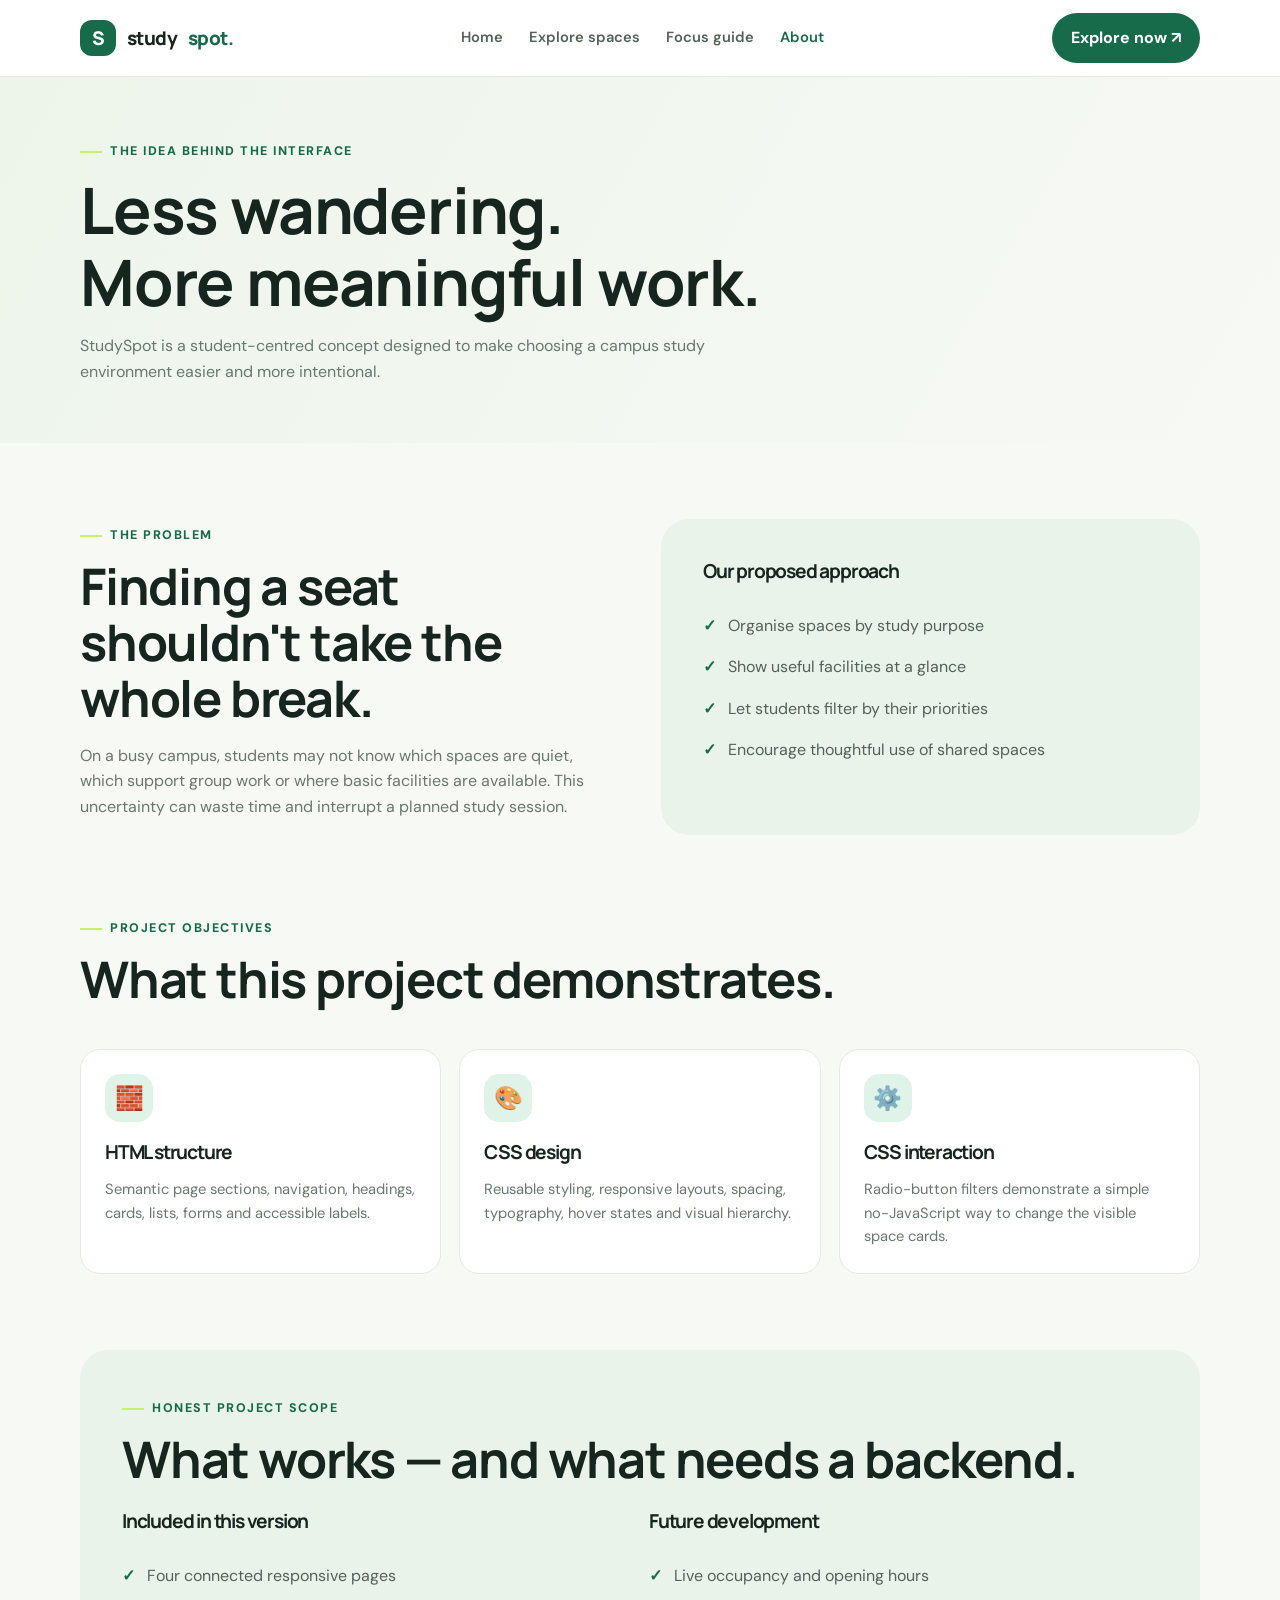
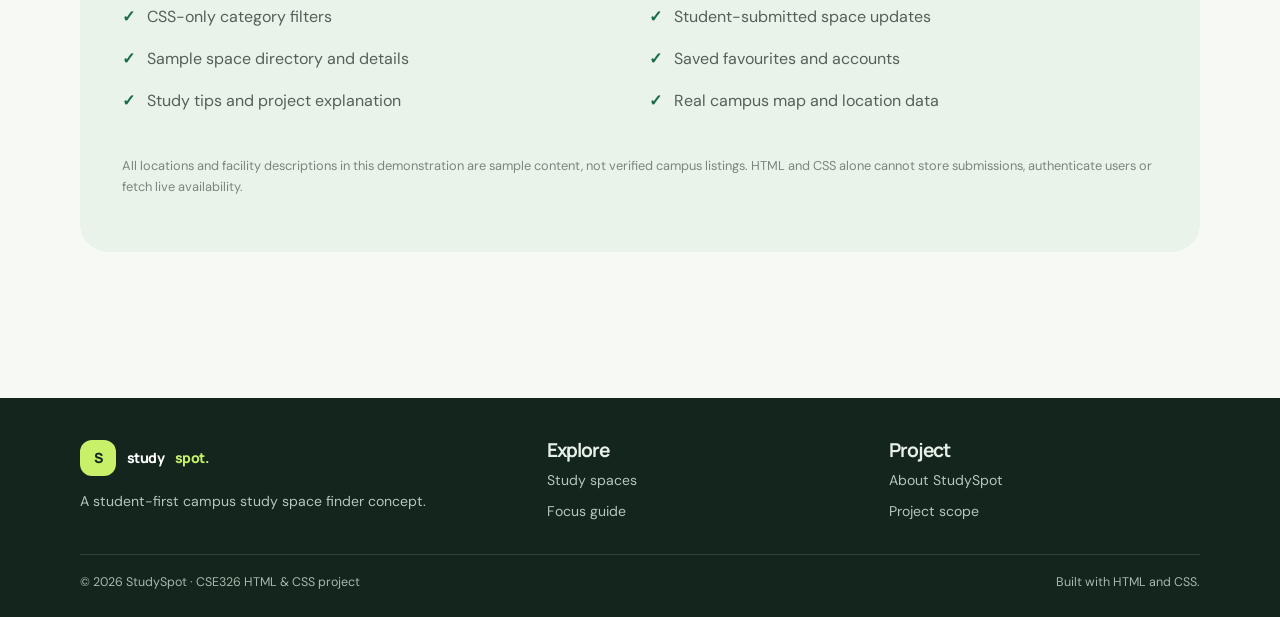
==== about.html @ 2394c2ce "Add project documentation and limitations page" ====
<!DOCTYPE html>
<html lang="en">
<head><meta charset="UTF-8"><meta name="viewport" content="width=device-width, initial-scale=1.0"><meta name="description" content="Learn about the StudySpot CSE326 project concept and its HTML and CSS implementation."><title>About | StudySpot</title><link rel="stylesheet" href="styles.css"></head>
<body>
<header class="site-header"><div class="container nav"><a class="brand" href="index.html"><span class="brand-mark">S</span> study<span>spot.</span></a><nav class="nav-links" aria-label="Main navigation"><a href="index.html">Home</a><a href="spaces.html">Explore spaces</a><a href="guide.html">Focus guide</a><a class="active" href="about.html">About</a></nav><a class="nav-cta" href="spaces.html">Explore now ↗</a></div></header>
<main>
<section class="page-hero"><div class="container"><span class="eyebrow">The idea behind the interface</span><h1>Less wandering.<br>More meaningful work.</h1><p>StudySpot is a student-centred concept designed to make choosing a campus study environment easier and more intentional.</p></div></section>
<section class="section"><div class="container split"><div><span class="eyebrow">The problem</span><h2>Finding a seat shouldn't take the whole break.</h2><p>On a busy campus, students may not know which spaces are quiet, which support group work or where basic facilities are available. This uncertainty can waste time and interrupt a planned study session.</p></div><div class="soft-panel"><h3>Our proposed approach</h3><ul class="check-list"><li>Organise spaces by study purpose</li><li>Show useful facilities at a glance</li><li>Let students filter by their priorities</li><li>Encourage thoughtful use of shared spaces</li></ul></div></div></section>
<section class="section" style="padding-top:0"><div class="container"><div class="section-head"><div><span class="eyebrow">Project objectives</span><h2>What this project demonstrates.</h2></div></div><div class="feature-grid">
<article class="feature"><div class="feature-icon">🧱</div><h3>HTML structure</h3><p>Semantic page sections, navigation, headings, cards, lists, forms and accessible labels.</p></article>
<article class="feature"><div class="feature-icon">🎨</div><h3>CSS design</h3><p>Reusable styling, responsive layouts, spacing, typography, hover states and visual hierarchy.</p></article>
<article class="feature"><div class="feature-icon">⚙️</div><h3>CSS interaction</h3><p>Radio-button filters demonstrate a simple no-JavaScript way to change the visible space cards.</p></article>
</div></div></section>
<section class="section" id="limitations" style="padding-top:0"><div class="container soft-panel"><span class="eyebrow">Honest project scope</span><h2>What works — and what needs a backend.</h2><div class="guide-grid" style="margin-top:24px">
<div><h3>Included in this version</h3><ul class="check-list"><li>Four connected responsive pages</li><li>CSS-only category filters</li><li>Sample space directory and details</li><li>Study tips and project explanation</li></ul></div>
<div><h3>Future development</h3><ul class="check-list"><li>Live occupancy and opening hours</li><li>Student-submitted space updates</li><li>Saved favourites and accounts</li><li>Real campus map and location data</li></ul></div>
</div><p class="notice">All locations and facility descriptions in this demonstration are sample content, not verified campus listings. HTML and CSS alone cannot store submissions, authenticate users or fetch live availability.</p></div></section>
</main>
<footer class="site-footer"><div class="container"><div class="footer-grid"><div><a class="brand" href="index.html" style="color:white"><span class="brand-mark" style="background:#c8f169;color:#17251f">S</span> study<span style="color:#c8f169">spot.</span></a><p>A student-first campus study space finder concept.</p></div><div><h3>Explore</h3><div class="footer-links"><a href="spaces.html">Study spaces</a><a href="guide.html">Focus guide</a></div></div><div><h3>Project</h3><div class="footer-links"><a href="about.html">About StudySpot</a><a href="#limitations">Project scope</a></div></div></div><div class="footer-bottom"><span>© 2026 StudySpot · CSE326 HTML & CSS project</span><span>Built with HTML and CSS.</span></div></div></footer>
</body></html>
---- styles.css ----
@import url('https://fonts.googleapis.com/css2?family=DM+Sans:wght@400;500;600;700&family=Manrope:wght@400;500;600;700;800&display=swap');

:root{--ink:#17251f;--muted:#69776f;--green:#176b4a;--green2:#dff3e8;--lime:#c8f169;--paper:#f7f9f5;--white:#fff;--line:#e4eae3;--orange:#f2a65a;--shadow:0 18px 50px rgba(25,55,39,.09)}
*{box-sizing:border-box}html{scroll-behavior:smooth}body{margin:0;background:var(--paper);color:var(--ink);font-family:'DM Sans',sans-serif;line-height:1.6}a{color:inherit;text-decoration:none}button,input{font:inherit}.container{width:min(1120px,calc(100% - 40px));margin:auto}.site-header{background:rgba(255,255,255,.94);border-bottom:1px solid var(--line);position:sticky;top:0;z-index:10;backdrop-filter:blur(12px)}.nav{height:76px;display:flex;align-items:center;justify-content:space-between;gap:24px}.brand{display:flex;align-items:center;gap:11px;font:800 1.18rem Manrope,sans-serif;letter-spacing:-.6px}.brand-mark{width:36px;height:36px;border-radius:12px;background:var(--green);color:white;display:grid;place-items:center;font-weight:800}.brand span:last-child{color:var(--green)}.nav-links{display:flex;align-items:center;gap:26px;color:#536159;font-size:.92rem;font-weight:600}.nav-links a:hover,.nav-links a.active{color:var(--green)}.nav-cta,.btn{display:inline-flex;align-items:center;justify-content:center;border:0;border-radius:999px;padding:12px 19px;background:var(--green);color:white;font-weight:700;transition:.2s}.nav-cta:hover,.btn:hover{background:#10583b;transform:translateY(-2px)}.btn-light{background:white;color:var(--green);border:1px solid var(--line)}.btn-light:hover{background:var(--green2);color:var(--green)}.eyebrow{display:inline-flex;align-items:center;gap:8px;color:var(--green);font-size:.78rem;font-weight:800;letter-spacing:1.5px;text-transform:uppercase}.eyebrow:before{content:'';width:22px;height:2px;background:var(--lime)}h1,h2,h3{font-family:Manrope,sans-serif;line-height:1.12;letter-spacing:-1.2px}h1{font-size:clamp(2.8rem,6vw,5.2rem);margin:18px 0}h2{font-size:clamp(2rem,4vw,3.15rem);margin:12px 0}h3{font-size:1.2rem;margin:0 0 8px}p{color:var(--muted)}.hero{padding:76px 0 66px;overflow:hidden;background:radial-gradient(circle at 84% 24%,#e1f1df 0,transparent 29%),linear-gradient(120deg,#f7f9f5,#eef5ed)}.hero-grid{display:grid;grid-template-columns:1.06fr .94fr;align-items:center;gap:48px}.hero-copy p{font-size:1.08rem;max-width:550px}.hero-actions{display:flex;gap:12px;flex-wrap:wrap;margin-top:28px}.hero-note{font-size:.82rem;margin-top:18px}.hero-art{min-height:390px;position:relative;display:grid;place-items:center}.orbit{width:min(390px,100%);aspect-ratio:1;border-radius:50%;background:#e0f0df;border:1px solid #d2e6d2;display:grid;place-items:center;position:relative}.orbit:before,.orbit:after{content:'';position:absolute;border:1px dashed #b5d3bd;border-radius:50%;inset:35px}.orbit:after{inset:75px}.campus-card{z-index:1;background:white;border-radius:24px;padding:24px;width:245px;box-shadow:var(--shadow);transform:rotate(-4deg)}.campus-card .mini-top{display:flex;justify-content:space-between;color:var(--muted);font-size:.75rem}.campus-icon{height:92px;background:linear-gradient(135deg,#dff3e8,#c8e5d2);border-radius:16px;margin:18px 0;display:grid;place-items:center;font-size:3rem}.status{display:inline-flex;align-items:center;gap:6px;font-size:.76rem;color:var(--green);font-weight:700}.status:before{content:'';width:7px;height:7px;background:#50ae75;border-radius:50%}.float-tag{position:absolute;background:white;padding:12px 16px;border-radius:14px;box-shadow:var(--shadow);font-size:.82rem;font-weight:700}.tag-one{top:38px;right:0}.tag-two{bottom:35px;left:0}.section{padding:76px 0}.section-head{display:flex;justify-content:space-between;align-items:end;gap:24px;margin-bottom:30px}.section-head p{max-width:470px;margin:0}.stats{display:grid;grid-template-columns:repeat(3,1fr);gap:16px;margin-top:34px}.stat{padding:22px;border:1px solid var(--line);background:white;border-radius:18px}.stat strong{display:block;font:800 1.8rem Manrope;color:var(--green)}.stat span{color:var(--muted);font-size:.86rem}.feature-grid,.space-grid,.steps-grid{display:grid;grid-template-columns:repeat(3,1fr);gap:18px}.feature,.step-card{background:white;border:1px solid var(--line);border-radius:20px;padding:24px}.feature-icon{width:48px;height:48px;border-radius:15px;background:var(--green2);display:grid;place-items:center;font-size:1.45rem;margin-bottom:20px}.feature p,.step-card p{font-size:.92rem;margin-bottom:0}.soft-panel{background:#eaf3e9;border-radius:28px;padding:42px}.split{display:grid;grid-template-columns:1fr 1fr;gap:42px;align-items:center}.check-list{list-style:none;padding:0;margin:22px 0}.check-list li{padding:8px 0;color:#536159}.check-list li:before{content:'✓';color:var(--green);font-weight:900;margin-right:12px}.page-hero{padding:58px 0 42px;background:linear-gradient(120deg,#edf5eb,#f7f9f5)}.page-hero h1{font-size:clamp(2.5rem,5vw,4rem);margin:12px 0}.page-hero p{max-width:650px}.filter-panel{background:white;border:1px solid var(--line);border-radius:20px;padding:20px;margin:28px 0}.filter-title{font-weight:800;margin-bottom:12px}.filters{display:flex;gap:9px;flex-wrap:wrap}.filters input{position:absolute;opacity:0;pointer-events:none}.filters label{border:1px solid var(--line);border-radius:999px;padding:9px 15px;color:#58665d;font-size:.88rem;font-weight:700;cursor:pointer}.filters input:checked+label{background:var(--green);border-color:var(--green);color:white}.filters input:focus-visible+label{outline:3px solid var(--lime);outline-offset:3px}.space-card{background:white;border:1px solid var(--line);border-radius:20px;overflow:hidden;transition:.2s}.space-card:hover{transform:translateY(-4px);box-shadow:var(--shadow)}.space-visual{height:150px;display:grid;place-items:center;font-size:3.5rem;background:linear-gradient(135deg,#e2f1e6,#cde5d3)}.space-card:nth-child(3n+2) .space-visual{background:linear-gradient(135deg,#f9edda,#f2dfc0)}.space-card:nth-child(3n) .space-visual{background:linear-gradient(135deg,#e7e9f7,#d7daf0)}.space-info{padding:20px}.space-meta{display:flex;gap:8px;flex-wrap:wrap;margin:14px 0}.chip{font-size:.73rem;font-weight:700;color:#4f6256;background:#f0f4ef;border-radius:999px;padding:6px 9px}.space-info p{font-size:.88rem;margin:8px 0}.availability{font-size:.78rem;color:var(--green);font-weight:800}.space-grid .space-card{display:block}#all:checked~.space-grid .space-card{display:block}#quiet:checked~.space-grid .space-card:not(.quiet){display:none}#group:checked~.space-grid .space-card:not(.group){display:none}#power:checked~.space-grid .space-card:not(.power){display:none}#outdoor:checked~.space-grid .space-card:not(.outdoor){display:none}.empty-note{margin-top:18px;padding:14px;background:#fff7e9;border-radius:12px;color:#77552d;font-size:.86rem}.guide-grid{display:grid;grid-template-columns:1fr 1fr;gap:18px}.guide-card{background:white;border:1px solid var(--line);border-radius:20px;padding:25px}.guide-card .number{font:800 2rem Manrope;color:#b6d9be}.guide-card p{margin-bottom:0}.callout{border-left:4px solid var(--lime);background:#f1f7ee;padding:18px 20px;border-radius:0 14px 14px 0;color:#526258}.contact-box{background:white;border:1px solid var(--line);padding:26px;border-radius:20px}.form-grid{display:grid;grid-template-columns:1fr 1fr;gap:14px}.field{display:flex;flex-direction:column;gap:6px;margin-bottom:14px}.field label{font-size:.84rem;font-weight:700}.field input,.field select,.field textarea{border:1px solid #dce5dc;border-radius:10px;padding:12px;background:#fbfcfa;color:var(--ink);width:100%}.field textarea{min-height:110px;resize:vertical}.field input:focus,.field select:focus,.field textarea:focus{outline:2px solid #9dc9a8;border-color:var(--green)}.site-footer{background:#14251d;color:#e7f0e8;padding:42px 0 24px;margin-top:70px}.footer-grid{display:grid;grid-template-columns:1.4fr 1fr 1fr;gap:32px}.site-footer p,.site-footer a{color:#b7c6bb;font-size:.88rem}.site-footer a:hover{color:white}.footer-links{display:grid;gap:8px}.footer-bottom{border-top:1px solid #304237;margin-top:28px;padding-top:18px;color:#a7b8ac;font-size:.78rem;display:flex;justify-content:space-between;gap:18px}.notice{font-size:.8rem;color:#78877e}.mobile-menu{display:none}
@media(max-width:760px){.nav{height:auto;min-height:70px;flex-wrap:wrap;padding:14px 0}.nav-links{order:3;width:100%;justify-content:space-between;gap:10px;font-size:.82rem}.nav-cta{display:none}.hero{padding:48px 0}.hero-grid,.split{grid-template-columns:1fr}.hero-art{min-height:310px}.orbit{width:300px}.tag-one{right:2px}.tag-two{left:0}.feature-grid,.space-grid,.steps-grid{grid-template-columns:1fr 1fr}.section{padding:54px 0}.section-head{display:block}.stats{grid-template-columns:1fr 1fr}.guide-grid{grid-template-columns:1fr}.footer-grid{grid-template-columns:1fr 1fr}.footer-grid>div:first-child{grid-column:1/-1}}
@media(max-width:480px){.container{width:min(100% - 28px,1120px)}.feature-grid,.space-grid,.steps-grid,.stats,.form-grid,.footer-grid{grid-template-columns:1fr}.footer-grid>div:first-child{grid-column:auto}.soft-panel{padding:25px}.hero-art{min-height:280px}.campus-card{width:215px;padding:18px}.float-tag{font-size:.72rem}.footer-bottom{display:block}.footer-bottom span{display:block;margin-top:6px}}
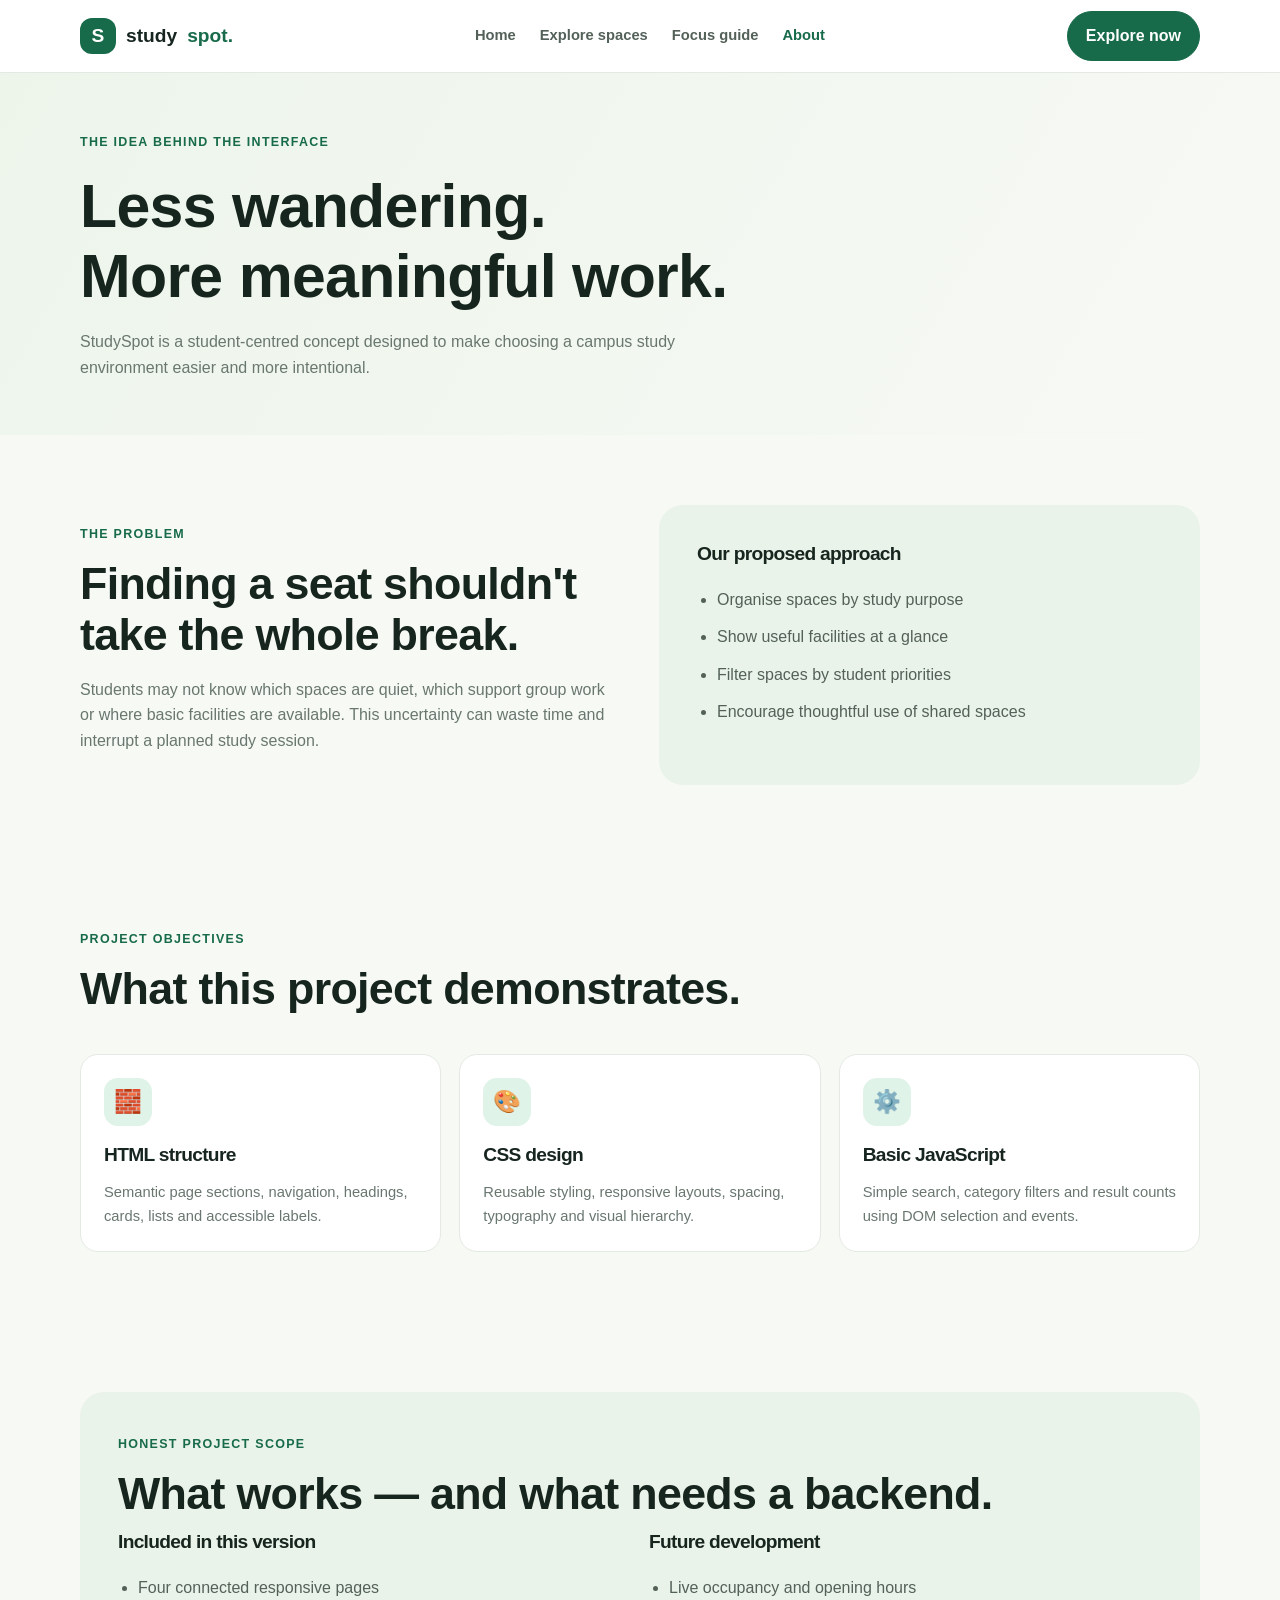
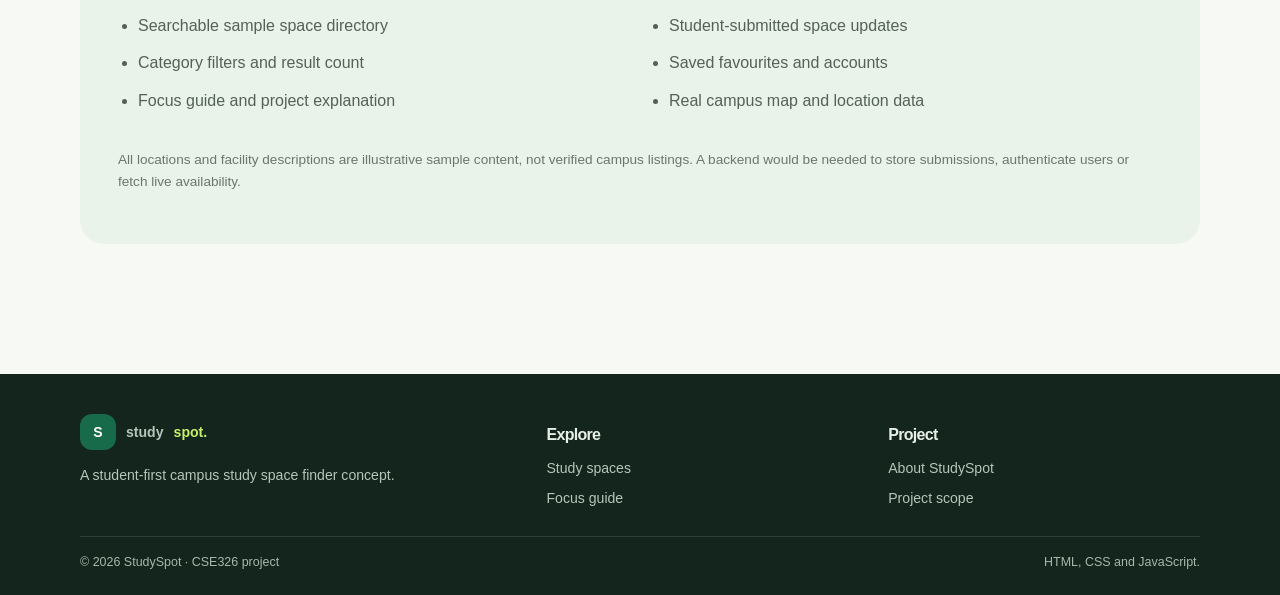
==== commit 02ee8c8b: "Update project details for JavaScript features" ====
--- a/about.html
+++ b/about.html
@@ -1,20 +1,58 @@
 <!DOCTYPE html>
 <html lang="en">
-<head><meta charset="UTF-8"><meta name="viewport" content="width=device-width, initial-scale=1.0"><meta name="description" content="Learn about the StudySpot CSE326 project concept and its HTML and CSS implementation."><title>About | StudySpot</title><link rel="stylesheet" href="styles.css"></head>
+<head>
+  <meta charset="UTF-8">
+  <meta name="viewport" content="width=device-width, initial-scale=1.0">
+  <meta name="description" content="Learn about the StudySpot CSE326 project and its implementation.">
+  <title>About | StudySpot</title>
+  <link rel="stylesheet" href="styles.css">
+</head>
 <body>
-<header class="site-header"><div class="container nav"><a class="brand" href="index.html"><span class="brand-mark">S</span> study<span>spot.</span></a><nav class="nav-links" aria-label="Main navigation"><a href="index.html">Home</a><a href="spaces.html">Explore spaces</a><a href="guide.html">Focus guide</a><a class="active" href="about.html">About</a></nav><a class="nav-cta" href="spaces.html">Explore now ↗</a></div></header>
+<header class="site-header">
+  <div class="container nav">
+    <a class="brand" href="index.html"><span class="brand-mark">S</span> study<span>spot.</span></a>
+    <nav class="nav-links" aria-label="Main navigation">
+      <a href="index.html">Home</a><a href="spaces.html">Explore spaces</a><a href="guide.html">Focus guide</a><a class="active" href="about.html" aria-current="page">About</a>
+    </nav>
+    <a class="nav-cta" href="spaces.html">Explore now</a>
+  </div>
+</header>
 <main>
-<section class="page-hero"><div class="container"><span class="eyebrow">The idea behind the interface</span><h1>Less wandering.<br>More meaningful work.</h1><p>StudySpot is a student-centred concept designed to make choosing a campus study environment easier and more intentional.</p></div></section>
-<section class="section"><div class="container split"><div><span class="eyebrow">The problem</span><h2>Finding a seat shouldn't take the whole break.</h2><p>On a busy campus, students may not know which spaces are quiet, which support group work or where basic facilities are available. This uncertainty can waste time and interrupt a planned study session.</p></div><div class="soft-panel"><h3>Our proposed approach</h3><ul class="check-list"><li>Organise spaces by study purpose</li><li>Show useful facilities at a glance</li><li>Let students filter by their priorities</li><li>Encourage thoughtful use of shared spaces</li></ul></div></div></section>
-<section class="section" style="padding-top:0"><div class="container"><div class="section-head"><div><span class="eyebrow">Project objectives</span><h2>What this project demonstrates.</h2></div></div><div class="feature-grid">
-<article class="feature"><div class="feature-icon">🧱</div><h3>HTML structure</h3><p>Semantic page sections, navigation, headings, cards, lists, forms and accessible labels.</p></article>
-<article class="feature"><div class="feature-icon">🎨</div><h3>CSS design</h3><p>Reusable styling, responsive layouts, spacing, typography, hover states and visual hierarchy.</p></article>
-<article class="feature"><div class="feature-icon">⚙️</div><h3>CSS interaction</h3><p>Radio-button filters demonstrate a simple no-JavaScript way to change the visible space cards.</p></article>
-</div></div></section>
-<section class="section" id="limitations" style="padding-top:0"><div class="container soft-panel"><span class="eyebrow">Honest project scope</span><h2>What works — and what needs a backend.</h2><div class="guide-grid" style="margin-top:24px">
-<div><h3>Included in this version</h3><ul class="check-list"><li>Four connected responsive pages</li><li>CSS-only category filters</li><li>Sample space directory and details</li><li>Study tips and project explanation</li></ul></div>
-<div><h3>Future development</h3><ul class="check-list"><li>Live occupancy and opening hours</li><li>Student-submitted space updates</li><li>Saved favourites and accounts</li><li>Real campus map and location data</li></ul></div>
-</div><p class="notice">All locations and facility descriptions in this demonstration are sample content, not verified campus listings. HTML and CSS alone cannot store submissions, authenticate users or fetch live availability.</p></div></section>
+  <section class="page-hero"><div class="container"><span class="eyebrow">The idea behind the interface</span><h1>Less wandering.<br>More meaningful work.</h1><p>StudySpot is a student-centred concept designed to make choosing a campus study environment easier and more intentional.</p></div></section>
+  <section class="section"><div class="container split">
+    <div><span class="eyebrow">The problem</span><h2>Finding a seat shouldn't take the whole break.</h2><p>Students may not know which spaces are quiet, which support group work or where basic facilities are available. This uncertainty can waste time and interrupt a planned study session.</p></div>
+    <div class="soft-panel"><h3>Our proposed approach</h3><ul class="check-list"><li>Organise spaces by study purpose</li><li>Show useful facilities at a glance</li><li>Filter spaces by student priorities</li><li>Encourage thoughtful use of shared spaces</li></ul></div>
+  </div></section>
+  <section class="section">
+    <div class="container">
+      <div class="section-head"><div><span class="eyebrow">Project objectives</span><h2>What this project demonstrates.</h2></div></div>
+      <div class="feature-grid">
+        <article class="feature"><div class="feature-icon">🧱</div><h3>HTML structure</h3><p>Semantic page sections, navigation, headings, cards, lists and accessible labels.</p></article>
+        <article class="feature"><div class="feature-icon">🎨</div><h3>CSS design</h3><p>Reusable styling, responsive layouts, spacing, typography and visual hierarchy.</p></article>
+        <article class="feature"><div class="feature-icon">⚙️</div><h3>Basic JavaScript</h3><p>Simple search, category filters and result counts using DOM selection and events.</p></article>
+      </div>
+    </div>
+  </section>
+  <section class="section" id="limitations">
+    <div class="container soft-panel">
+      <span class="eyebrow">Honest project scope</span><h2>What works — and what needs a backend.</h2>
+      <div class="guide-grid">
+        <div><h3>Included in this version</h3><ul class="check-list"><li>Four connected responsive pages</li><li>Searchable sample space directory</li><li>Category filters and result count</li><li>Focus guide and project explanation</li></ul></div>
+        <div><h3>Future development</h3><ul class="check-list"><li>Live occupancy and opening hours</li><li>Student-submitted space updates</li><li>Saved favourites and accounts</li><li>Real campus map and location data</li></ul></div>
+      </div>
+      <p class="notice">All locations and facility descriptions are illustrative sample content, not verified campus listings. A backend would be needed to store submissions, authenticate users or fetch live availability.</p>
+    </div>
+  </section>
 </main>
-<footer class="site-footer"><div class="container"><div class="footer-grid"><div><a class="brand" href="index.html" style="color:white"><span class="brand-mark" style="background:#c8f169;color:#17251f">S</span> study<span style="color:#c8f169">spot.</span></a><p>A student-first campus study space finder concept.</p></div><div><h3>Explore</h3><div class="footer-links"><a href="spaces.html">Study spaces</a><a href="guide.html">Focus guide</a></div></div><div><h3>Project</h3><div class="footer-links"><a href="about.html">About StudySpot</a><a href="#limitations">Project scope</a></div></div></div><div class="footer-bottom"><span>© 2026 StudySpot · CSE326 HTML & CSS project</span><span>Built with HTML and CSS.</span></div></div></footer>
-</body></html>+<footer class="site-footer">
+  <div class="container">
+    <div class="footer-grid">
+      <div><a class="brand footer-brand" href="index.html"><span class="brand-mark">S</span> study<span>spot.</span></a><p>A student-first campus study space finder concept.</p></div>
+      <div><h2>Explore</h2><div class="footer-links"><a href="spaces.html">Study spaces</a><a href="guide.html">Focus guide</a></div></div>
+      <div><h2>Project</h2><div class="footer-links"><a href="about.html">About StudySpot</a><a href="#limitations">Project scope</a></div></div>
+    </div>
+    <div class="footer-bottom"><span>© 2026 StudySpot · CSE326 project</span><span>HTML, CSS and JavaScript.</span></div>
+  </div>
+</footer>
+</body>
+</html>
--- a/styles.css
+++ b/styles.css
@@ -1,6 +1,409 @@
-@import url('https://fonts.googleapis.com/css2?family=DM+Sans:wght@400;500;600;700&family=Manrope:wght@400;500;600;700;800&display=swap');
-
-:root{--ink:#17251f;--muted:#69776f;--green:#176b4a;--green2:#dff3e8;--lime:#c8f169;--paper:#f7f9f5;--white:#fff;--line:#e4eae3;--orange:#f2a65a;--shadow:0 18px 50px rgba(25,55,39,.09)}
-*{box-sizing:border-box}html{scroll-behavior:smooth}body{margin:0;background:var(--paper);color:var(--ink);font-family:'DM Sans',sans-serif;line-height:1.6}a{color:inherit;text-decoration:none}button,input{font:inherit}.container{width:min(1120px,calc(100% - 40px));margin:auto}.site-header{background:rgba(255,255,255,.94);border-bottom:1px solid var(--line);position:sticky;top:0;z-index:10;backdrop-filter:blur(12px)}.nav{height:76px;display:flex;align-items:center;justify-content:space-between;gap:24px}.brand{display:flex;align-items:center;gap:11px;font:800 1.18rem Manrope,sans-serif;letter-spacing:-.6px}.brand-mark{width:36px;height:36px;border-radius:12px;background:var(--green);color:white;display:grid;place-items:center;font-weight:800}.brand span:last-child{color:var(--green)}.nav-links{display:flex;align-items:center;gap:26px;color:#536159;font-size:.92rem;font-weight:600}.nav-links a:hover,.nav-links a.active{color:var(--green)}.nav-cta,.btn{display:inline-flex;align-items:center;justify-content:center;border:0;border-radius:999px;padding:12px 19px;background:var(--green);color:white;font-weight:700;transition:.2s}.nav-cta:hover,.btn:hover{background:#10583b;transform:translateY(-2px)}.btn-light{background:white;color:var(--green);border:1px solid var(--line)}.btn-light:hover{background:var(--green2);color:var(--green)}.eyebrow{display:inline-flex;align-items:center;gap:8px;color:var(--green);font-size:.78rem;font-weight:800;letter-spacing:1.5px;text-transform:uppercase}.eyebrow:before{content:'';width:22px;height:2px;background:var(--lime)}h1,h2,h3{font-family:Manrope,sans-serif;line-height:1.12;letter-spacing:-1.2px}h1{font-size:clamp(2.8rem,6vw,5.2rem);margin:18px 0}h2{font-size:clamp(2rem,4vw,3.15rem);margin:12px 0}h3{font-size:1.2rem;margin:0 0 8px}p{color:var(--muted)}.hero{padding:76px 0 66px;overflow:hidden;background:radial-gradient(circle at 84% 24%,#e1f1df 0,transparent 29%),linear-gradient(120deg,#f7f9f5,#eef5ed)}.hero-grid{display:grid;grid-template-columns:1.06fr .94fr;align-items:center;gap:48px}.hero-copy p{font-size:1.08rem;max-width:550px}.hero-actions{display:flex;gap:12px;flex-wrap:wrap;margin-top:28px}.hero-note{font-size:.82rem;margin-top:18px}.hero-art{min-height:390px;position:relative;display:grid;place-items:center}.orbit{width:min(390px,100%);aspect-ratio:1;border-radius:50%;background:#e0f0df;border:1px solid #d2e6d2;display:grid;place-items:center;position:relative}.orbit:before,.orbit:after{content:'';position:absolute;border:1px dashed #b5d3bd;border-radius:50%;inset:35px}.orbit:after{inset:75px}.campus-card{z-index:1;background:white;border-radius:24px;padding:24px;width:245px;box-shadow:var(--shadow);transform:rotate(-4deg)}.campus-card .mini-top{display:flex;justify-content:space-between;color:var(--muted);font-size:.75rem}.campus-icon{height:92px;background:linear-gradient(135deg,#dff3e8,#c8e5d2);border-radius:16px;margin:18px 0;display:grid;place-items:center;font-size:3rem}.status{display:inline-flex;align-items:center;gap:6px;font-size:.76rem;color:var(--green);font-weight:700}.status:before{content:'';width:7px;height:7px;background:#50ae75;border-radius:50%}.float-tag{position:absolute;background:white;padding:12px 16px;border-radius:14px;box-shadow:var(--shadow);font-size:.82rem;font-weight:700}.tag-one{top:38px;right:0}.tag-two{bottom:35px;left:0}.section{padding:76px 0}.section-head{display:flex;justify-content:space-between;align-items:end;gap:24px;margin-bottom:30px}.section-head p{max-width:470px;margin:0}.stats{display:grid;grid-template-columns:repeat(3,1fr);gap:16px;margin-top:34px}.stat{padding:22px;border:1px solid var(--line);background:white;border-radius:18px}.stat strong{display:block;font:800 1.8rem Manrope;color:var(--green)}.stat span{color:var(--muted);font-size:.86rem}.feature-grid,.space-grid,.steps-grid{display:grid;grid-template-columns:repeat(3,1fr);gap:18px}.feature,.step-card{background:white;border:1px solid var(--line);border-radius:20px;padding:24px}.feature-icon{width:48px;height:48px;border-radius:15px;background:var(--green2);display:grid;place-items:center;font-size:1.45rem;margin-bottom:20px}.feature p,.step-card p{font-size:.92rem;margin-bottom:0}.soft-panel{background:#eaf3e9;border-radius:28px;padding:42px}.split{display:grid;grid-template-columns:1fr 1fr;gap:42px;align-items:center}.check-list{list-style:none;padding:0;margin:22px 0}.check-list li{padding:8px 0;color:#536159}.check-list li:before{content:'✓';color:var(--green);font-weight:900;margin-right:12px}.page-hero{padding:58px 0 42px;background:linear-gradient(120deg,#edf5eb,#f7f9f5)}.page-hero h1{font-size:clamp(2.5rem,5vw,4rem);margin:12px 0}.page-hero p{max-width:650px}.filter-panel{background:white;border:1px solid var(--line);border-radius:20px;padding:20px;margin:28px 0}.filter-title{font-weight:800;margin-bottom:12px}.filters{display:flex;gap:9px;flex-wrap:wrap}.filters input{position:absolute;opacity:0;pointer-events:none}.filters label{border:1px solid var(--line);border-radius:999px;padding:9px 15px;color:#58665d;font-size:.88rem;font-weight:700;cursor:pointer}.filters input:checked+label{background:var(--green);border-color:var(--green);color:white}.filters input:focus-visible+label{outline:3px solid var(--lime);outline-offset:3px}.space-card{background:white;border:1px solid var(--line);border-radius:20px;overflow:hidden;transition:.2s}.space-card:hover{transform:translateY(-4px);box-shadow:var(--shadow)}.space-visual{height:150px;display:grid;place-items:center;font-size:3.5rem;background:linear-gradient(135deg,#e2f1e6,#cde5d3)}.space-card:nth-child(3n+2) .space-visual{background:linear-gradient(135deg,#f9edda,#f2dfc0)}.space-card:nth-child(3n) .space-visual{background:linear-gradient(135deg,#e7e9f7,#d7daf0)}.space-info{padding:20px}.space-meta{display:flex;gap:8px;flex-wrap:wrap;margin:14px 0}.chip{font-size:.73rem;font-weight:700;color:#4f6256;background:#f0f4ef;border-radius:999px;padding:6px 9px}.space-info p{font-size:.88rem;margin:8px 0}.availability{font-size:.78rem;color:var(--green);font-weight:800}.space-grid .space-card{display:block}#all:checked~.space-grid .space-card{display:block}#quiet:checked~.space-grid .space-card:not(.quiet){display:none}#group:checked~.space-grid .space-card:not(.group){display:none}#power:checked~.space-grid .space-card:not(.power){display:none}#outdoor:checked~.space-grid .space-card:not(.outdoor){display:none}.empty-note{margin-top:18px;padding:14px;background:#fff7e9;border-radius:12px;color:#77552d;font-size:.86rem}.guide-grid{display:grid;grid-template-columns:1fr 1fr;gap:18px}.guide-card{background:white;border:1px solid var(--line);border-radius:20px;padding:25px}.guide-card .number{font:800 2rem Manrope;color:#b6d9be}.guide-card p{margin-bottom:0}.callout{border-left:4px solid var(--lime);background:#f1f7ee;padding:18px 20px;border-radius:0 14px 14px 0;color:#526258}.contact-box{background:white;border:1px solid var(--line);padding:26px;border-radius:20px}.form-grid{display:grid;grid-template-columns:1fr 1fr;gap:14px}.field{display:flex;flex-direction:column;gap:6px;margin-bottom:14px}.field label{font-size:.84rem;font-weight:700}.field input,.field select,.field textarea{border:1px solid #dce5dc;border-radius:10px;padding:12px;background:#fbfcfa;color:var(--ink);width:100%}.field textarea{min-height:110px;resize:vertical}.field input:focus,.field select:focus,.field textarea:focus{outline:2px solid #9dc9a8;border-color:var(--green)}.site-footer{background:#14251d;color:#e7f0e8;padding:42px 0 24px;margin-top:70px}.footer-grid{display:grid;grid-template-columns:1.4fr 1fr 1fr;gap:32px}.site-footer p,.site-footer a{color:#b7c6bb;font-size:.88rem}.site-footer a:hover{color:white}.footer-links{display:grid;gap:8px}.footer-bottom{border-top:1px solid #304237;margin-top:28px;padding-top:18px;color:#a7b8ac;font-size:.78rem;display:flex;justify-content:space-between;gap:18px}.notice{font-size:.8rem;color:#78877e}.mobile-menu{display:none}
-@media(max-width:760px){.nav{height:auto;min-height:70px;flex-wrap:wrap;padding:14px 0}.nav-links{order:3;width:100%;justify-content:space-between;gap:10px;font-size:.82rem}.nav-cta{display:none}.hero{padding:48px 0}.hero-grid,.split{grid-template-columns:1fr}.hero-art{min-height:310px}.orbit{width:300px}.tag-one{right:2px}.tag-two{left:0}.feature-grid,.space-grid,.steps-grid{grid-template-columns:1fr 1fr}.section{padding:54px 0}.section-head{display:block}.stats{grid-template-columns:1fr 1fr}.guide-grid{grid-template-columns:1fr}.footer-grid{grid-template-columns:1fr 1fr}.footer-grid>div:first-child{grid-column:1/-1}}
-@media(max-width:480px){.container{width:min(100% - 28px,1120px)}.feature-grid,.space-grid,.steps-grid,.stats,.form-grid,.footer-grid{grid-template-columns:1fr}.footer-grid>div:first-child{grid-column:auto}.soft-panel{padding:25px}.hero-art{min-height:280px}.campus-card{width:215px;padding:18px}.float-tag{font-size:.72rem}.footer-bottom{display:block}.footer-bottom span{display:block;margin-top:6px}}
+/* StudySpot shared styles */
+:root {
+  --ink: #17251f;
+  --muted: #69776f;
+  --green: #176b4a;
+  --green-dark: #10583b;
+  --green-soft: #dff3e8;
+  --lime: #c8f169;
+  --paper: #f7f9f5;
+  --white: #ffffff;
+  --line: #e4eae3;
+  --shadow: 0 18px 50px rgba(25, 55, 39, 0.09);
+}
+
+* { box-sizing: border-box; }
+
+html { scroll-behavior: smooth; }
+
+body {
+  margin: 0;
+  background: var(--paper);
+  color: var(--ink);
+  font-family: Arial, Helvetica, sans-serif;
+  line-height: 1.6;
+}
+
+a { color: inherit; text-decoration: none; }
+button, input { font: inherit; }
+[hidden] { display: none !important; }
+
+.container {
+  width: min(1120px, calc(100% - 40px));
+  margin: 0 auto;
+}
+
+h1, h2, h3 {
+  line-height: 1.15;
+  letter-spacing: -0.7px;
+}
+
+h1 { font-size: clamp(2.5rem, 6vw, 4.8rem); margin: 18px 0; }
+h2 { font-size: clamp(1.8rem, 4vw, 2.8rem); margin: 12px 0; }
+h3 { font-size: 1.2rem; margin: 0 0 8px; }
+p { color: var(--muted); }
+
+/* Header and navigation */
+.site-header {
+  position: sticky;
+  top: 0;
+  z-index: 10;
+  background: rgba(255, 255, 255, 0.96);
+  border-bottom: 1px solid var(--line);
+}
+
+.nav {
+  min-height: 72px;
+  display: flex;
+  align-items: center;
+  justify-content: space-between;
+  gap: 24px;
+}
+
+.brand {
+  display: inline-flex;
+  align-items: center;
+  gap: 10px;
+  font-size: 1.2rem;
+  font-weight: 800;
+}
+
+.brand-mark {
+  width: 36px;
+  height: 36px;
+  display: grid;
+  place-items: center;
+  border-radius: 12px;
+  background: var(--green);
+  color: var(--white);
+}
+
+.brand span:last-child { color: var(--green); }
+
+.nav-links {
+  display: flex;
+  align-items: center;
+  gap: 24px;
+  color: #536159;
+  font-size: 0.92rem;
+  font-weight: 700;
+}
+
+.nav-links a:hover,
+.nav-links a.active { color: var(--green); }
+
+.nav-links a:focus-visible,
+a:focus-visible,
+button:focus-visible {
+  outline: 3px solid var(--lime);
+  outline-offset: 4px;
+}
+
+.nav-cta, .btn {
+  display: inline-flex;
+  align-items: center;
+  justify-content: center;
+  padding: 11px 18px;
+  border: 1px solid var(--green);
+  border-radius: 999px;
+  background: var(--green);
+  color: var(--white);
+  font-weight: 700;
+}
+
+.nav-cta:hover, .btn:hover {
+  background: var(--green-dark);
+  border-color: var(--green-dark);
+}
+
+.btn-light {
+  background: var(--white);
+  color: var(--green);
+  border-color: var(--line);
+}
+
+/* Home page */
+.hero {
+  padding: 70px 0;
+  background: linear-gradient(120deg, #f7f9f5, #eaf4e9);
+}
+
+.hero-grid {
+  display: grid;
+  grid-template-columns: 1.1fr 0.9fr;
+  align-items: center;
+  gap: 42px;
+}
+
+.hero-copy p { max-width: 560px; font-size: 1.05rem; }
+.hero-actions { display: flex; flex-wrap: wrap; gap: 12px; margin-top: 24px; }
+.hero-note { font-size: 0.85rem; }
+
+.eyebrow {
+  color: var(--green);
+  font-size: 0.78rem;
+  font-weight: 800;
+  letter-spacing: 1.3px;
+  text-transform: uppercase;
+}
+
+.hero-art {
+  min-height: 340px;
+  display: grid;
+  place-items: center;
+  position: relative;
+}
+
+.orbit {
+  width: min(360px, 100%);
+  aspect-ratio: 1;
+  display: grid;
+  place-items: center;
+  border: 1px solid #d2e6d2;
+  border-radius: 50%;
+  background: #e0f0df;
+}
+
+.campus-card {
+  width: 245px;
+  padding: 22px;
+  border-radius: 22px;
+  background: var(--white);
+  box-shadow: var(--shadow);
+  transform: rotate(-3deg);
+}
+
+.mini-top, .footer-bottom {
+  display: flex;
+  justify-content: space-between;
+  gap: 16px;
+}
+
+.mini-top { color: var(--muted); font-size: 0.75rem; }
+
+.campus-icon {
+  margin: 16px 0;
+  padding: 18px;
+  border-radius: 14px;
+  background: var(--green-soft);
+  text-align: center;
+  font-size: 2.7rem;
+}
+
+.status, .availability {
+  color: var(--green);
+  font-size: 0.8rem;
+  font-weight: 800;
+}
+
+.float-tag {
+  position: absolute;
+  padding: 10px 14px;
+  border-radius: 12px;
+  background: var(--white);
+  box-shadow: var(--shadow);
+  font-size: 0.82rem;
+  font-weight: 700;
+}
+
+.tag-one { top: 24px; right: 0; }
+.tag-two { bottom: 24px; left: 0; }
+
+/* Shared sections and cards */
+.section { padding: 70px 0; }
+.section-head {
+  display: flex;
+  align-items: end;
+  justify-content: space-between;
+  gap: 24px;
+  margin-bottom: 28px;
+}
+.section-head p { max-width: 470px; margin: 0; }
+
+.feature-grid, .space-grid, .steps-grid {
+  display: grid;
+  grid-template-columns: repeat(3, 1fr);
+  gap: 18px;
+}
+
+.feature, .step-card, .guide-card {
+  padding: 23px;
+  border: 1px solid var(--line);
+  border-radius: 18px;
+  background: var(--white);
+}
+
+.feature-icon {
+  width: 48px;
+  height: 48px;
+  display: grid;
+  place-items: center;
+  margin-bottom: 18px;
+  border-radius: 14px;
+  background: var(--green-soft);
+  font-size: 1.4rem;
+}
+
+.feature p, .step-card p, .guide-card p { margin-bottom: 0; font-size: 0.92rem; }
+
+.soft-panel {
+  padding: 38px;
+  border-radius: 24px;
+  background: #eaf3e9;
+}
+
+.split {
+  display: grid;
+  grid-template-columns: 1fr 1fr;
+  align-items: center;
+  gap: 38px;
+}
+
+.check-list { padding-left: 20px; color: #536159; }
+.check-list li { padding: 6px 0; }
+
+.stats { display: grid; grid-template-columns: repeat(3, 1fr); gap: 16px; }
+.stat { padding: 20px; border: 1px solid var(--line); border-radius: 16px; background: var(--white); }
+.stat strong { display: block; color: var(--green); font-size: 1.8rem; }
+.stat span { color: var(--muted); font-size: 0.88rem; }
+
+/* Inner page headings */
+.page-hero {
+  padding: 55px 0 38px;
+  background: linear-gradient(120deg, #edf5eb, var(--paper));
+}
+
+.page-hero h1 { font-size: clamp(2.4rem, 5vw, 3.8rem); }
+.page-hero p { max-width: 650px; }
+
+/* Study space directory */
+.directory-section { padding-top: 28px; }
+
+.filter-panel {
+  margin-bottom: 20px;
+  padding: 22px;
+  border: 1px solid var(--line);
+  border-radius: 18px;
+  background: var(--white);
+}
+
+.filter-title { display: block; margin-bottom: 10px; font-weight: 800; }
+
+.search-input {
+  width: 100%;
+  margin-bottom: 20px;
+  padding: 12px 14px;
+  border: 1px solid #dce5dc;
+  border-radius: 10px;
+  background: #fbfcfa;
+}
+
+.search-input:focus {
+  outline: 2px solid #9dc9a8;
+  border-color: var(--green);
+}
+
+.filters { display: flex; flex-wrap: wrap; gap: 9px; }
+.filters input { position: absolute; opacity: 0; }
+.filters label {
+  padding: 8px 14px;
+  border: 1px solid var(--line);
+  border-radius: 999px;
+  color: #58665d;
+  cursor: pointer;
+  font-size: 0.88rem;
+  font-weight: 700;
+}
+
+.filters input:checked + label {
+  border-color: var(--green);
+  background: var(--green);
+  color: var(--white);
+}
+
+.filters input:focus-visible + label {
+  outline: 3px solid var(--lime);
+  outline-offset: 3px;
+}
+
+.notice, .results-count { font-size: 0.85rem; }
+.results-count { color: var(--green); font-weight: 700; }
+
+.space-card {
+  overflow: hidden;
+  border: 1px solid var(--line);
+  border-radius: 18px;
+  background: var(--white);
+}
+
+.space-card:hover { box-shadow: var(--shadow); }
+.space-visual {
+  min-height: 135px;
+  display: grid;
+  place-items: center;
+  background: var(--green-soft);
+  font-size: 3rem;
+}
+
+.space-card:nth-child(3n + 2) .space-visual { background: #f9edda; }
+.space-card:nth-child(3n) .space-visual { background: #e7e9f7; }
+.space-info { padding: 19px; }
+.space-info h2 { margin: 7px 0; font-size: 1.25rem; }
+.space-info p { margin: 8px 0; font-size: 0.9rem; }
+.space-meta { display: flex; flex-wrap: wrap; gap: 7px; margin: 13px 0; }
+.chip { padding: 5px 9px; border-radius: 999px; background: #f0f4ef; color: #4f6256; font-size: 0.73rem; font-weight: 700; }
+
+.empty-note {
+  padding: 16px;
+  border-radius: 12px;
+  background: #fff7e9;
+  color: #77552d;
+}
+
+/* Focus guide */
+.guide-grid { display: grid; grid-template-columns: 1fr 1fr; gap: 18px; }
+.guide-card .number { color: #83a98e; font-size: 1.4rem; font-weight: 800; }
+.callout { padding: 18px; border-left: 4px solid var(--lime); border-radius: 0 12px 12px 0; background: #f1f7ee; color: #526258; }
+
+/* Footer */
+.site-footer {
+  margin-top: 60px;
+  padding: 40px 0 22px;
+  background: #14251d;
+  color: #e7f0e8;
+}
+
+.footer-grid { display: grid; grid-template-columns: 1.4fr 1fr 1fr; gap: 30px; }
+.footer-grid h2 { font-size: 1rem; }
+.footer-brand { color: var(--white); }
+.footer-brand span:last-child { color: var(--lime); }
+.site-footer p, .site-footer a { color: #b7c6bb; font-size: 0.88rem; }
+.site-footer a:hover { color: var(--white); }
+.footer-links { display: grid; gap: 8px; }
+.footer-bottom { margin-top: 26px; padding-top: 16px; border-top: 1px solid #304237; color: #a7b8ac; font-size: 0.78rem; }
+
+/* Responsive layout */
+@media (max-width: 760px) {
+  .nav { flex-wrap: wrap; padding: 12px 0; }
+  .nav-links { order: 3; width: 100%; justify-content: space-between; gap: 10px; font-size: 0.82rem; }
+  .nav-cta { display: none; }
+  .hero-grid, .split { grid-template-columns: 1fr; }
+  .hero { padding: 48px 0; }
+  .hero-art { min-height: 290px; }
+  .section { padding: 52px 0; }
+  .section-head { display: block; }
+  .feature-grid, .space-grid, .steps-grid, .stats { grid-template-columns: repeat(2, 1fr); }
+  .footer-grid { grid-template-columns: 1fr 1fr; }
+  .footer-grid > div:first-child { grid-column: 1 / -1; }
+}
+
+@media (max-width: 480px) {
+  .container { width: calc(100% - 28px); }
+  .feature-grid, .space-grid, .steps-grid, .stats, .guide-grid, .footer-grid { grid-template-columns: 1fr; }
+  .footer-grid > div:first-child { grid-column: auto; }
+  .soft-panel { padding: 24px; }
+  .campus-card { width: 215px; padding: 18px; }
+  .float-tag { font-size: 0.72rem; }
+  .footer-bottom { display: block; }
+  .footer-bottom span { display: block; margin-top: 6px; }
+}
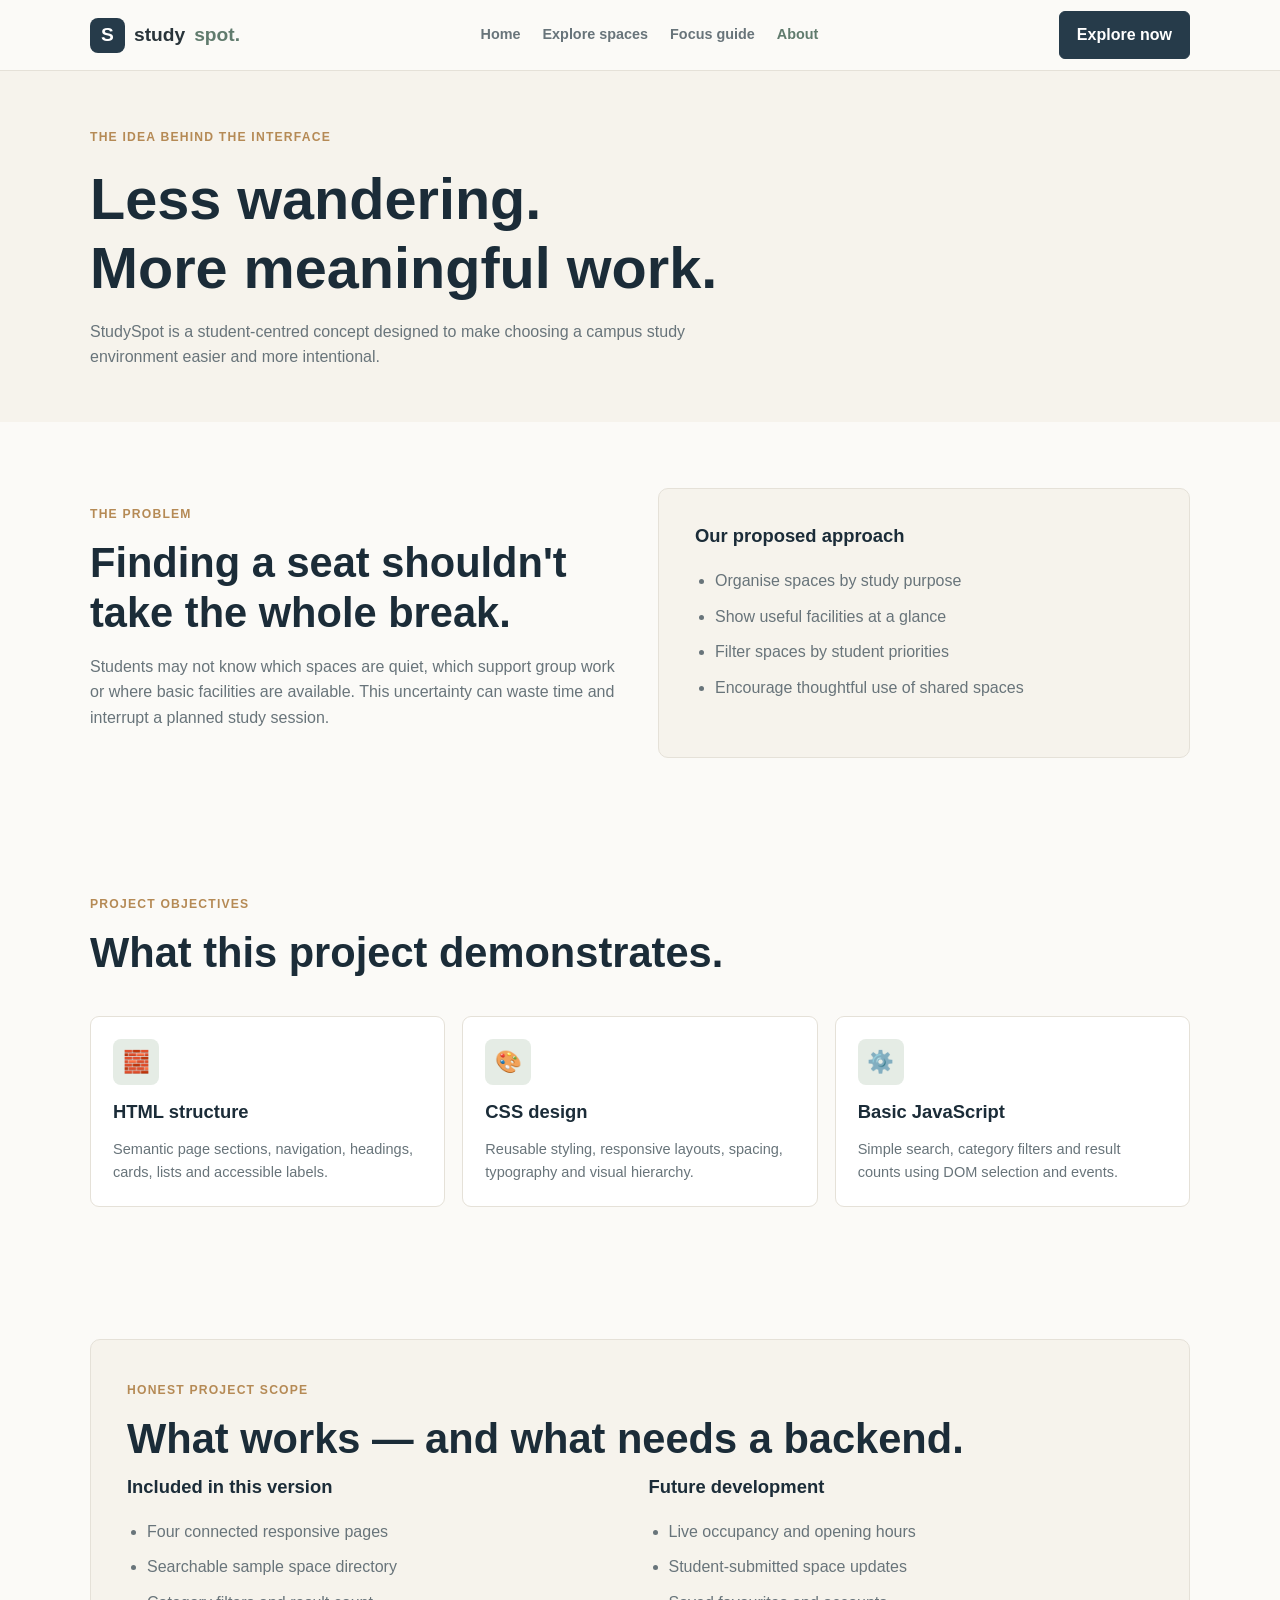
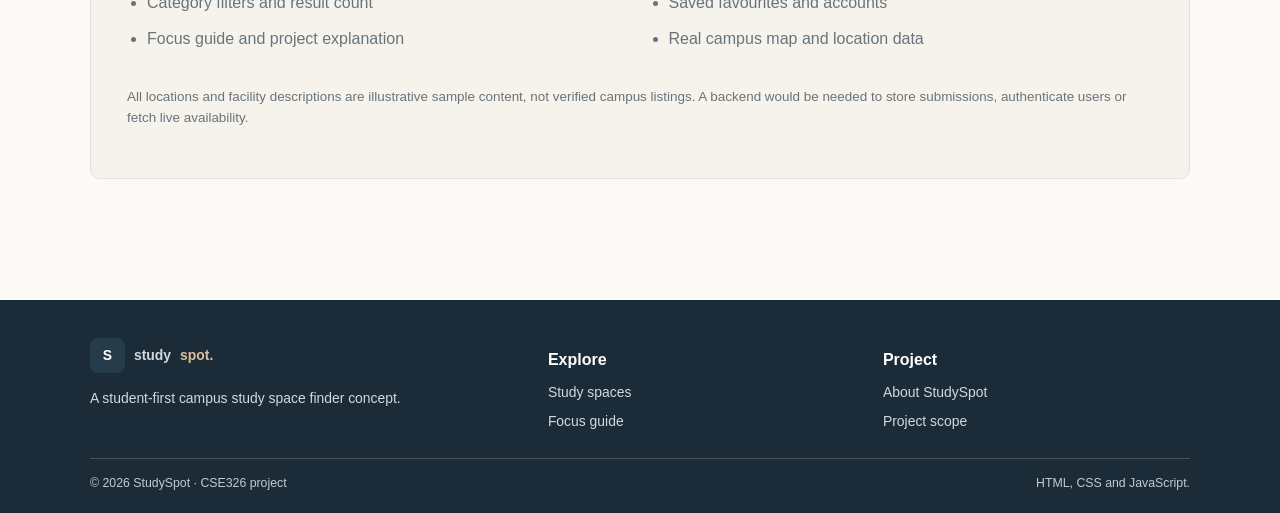
==== commit 68f2d380: "Add skip navigation for better accessibility" ====
--- a/about.html
+++ b/about.html
@@ -8,6 +8,7 @@
   <link rel="stylesheet" href="styles.css">
 </head>
 <body>
+  <a class="skip-link" href="#main-content">Skip to main content</a>
 <header class="site-header">
   <div class="container nav">
     <a class="brand" href="index.html"><span class="brand-mark">S</span> study<span>spot.</span></a>
@@ -17,7 +18,7 @@
     <a class="nav-cta" href="spaces.html">Explore now</a>
   </div>
 </header>
-<main>
+<main id="main-content">
   <section class="page-hero"><div class="container"><span class="eyebrow">The idea behind the interface</span><h1>Less wandering.<br>More meaningful work.</h1><p>StudySpot is a student-centred concept designed to make choosing a campus study environment easier and more intentional.</p></div></section>
   <section class="section"><div class="container split">
     <div><span class="eyebrow">The problem</span><h2>Finding a seat shouldn't take the whole break.</h2><p>Students may not know which spaces are quiet, which support group work or where basic facilities are available. This uncertainty can waste time and interrupt a planned study session.</p></div>
--- a/styles.css
+++ b/styles.css
@@ -1,409 +1,242 @@
-/* StudySpot shared styles */
+/* StudySpot - classic campus theme */
 :root {
-  --ink: #17251f;
-  --muted: #69776f;
-  --green: #176b4a;
-  --green-dark: #10583b;
-  --green-soft: #dff3e8;
-  --lime: #c8f169;
-  --paper: #f7f9f5;
+  --navy: #263b4a;
+  --navy-dark: #1b2c38;
+  --sage: #607b6d;
+  --sage-light: #e5ece5;
+  --cream: #f6f3ec;
+  --paper: #fbfaf7;
   --white: #ffffff;
-  --line: #e4eae3;
-  --shadow: 0 18px 50px rgba(25, 55, 39, 0.09);
+  --gold: #b58a55;
+  --text: #29343a;
+  --muted: #68747a;
+  --line: #e5e1d8;
+  --shadow: 0 12px 32px rgba(38, 59, 74, 0.09);
 }
 
 * { box-sizing: border-box; }
-
 html { scroll-behavior: smooth; }
-
 body {
   margin: 0;
   background: var(--paper);
-  color: var(--ink);
+  color: var(--text);
   font-family: Arial, Helvetica, sans-serif;
   line-height: 1.6;
 }
-
 a { color: inherit; text-decoration: none; }
 button, input { font: inherit; }
 [hidden] { display: none !important; }
-
-.container {
-  width: min(1120px, calc(100% - 40px));
-  margin: 0 auto;
-}
-
-h1, h2, h3 {
-  line-height: 1.15;
-  letter-spacing: -0.7px;
-}
-
-h1 { font-size: clamp(2.5rem, 6vw, 4.8rem); margin: 18px 0; }
-h2 { font-size: clamp(1.8rem, 4vw, 2.8rem); margin: 12px 0; }
-h3 { font-size: 1.2rem; margin: 0 0 8px; }
+.container { width: min(1100px, calc(100% - 40px)); margin: 0 auto; }
+
+h1, h2, h3 { color: var(--navy-dark); line-height: 1.2; }
+h1 { margin: 16px 0; font-size: clamp(2.4rem, 6vw, 4.5rem); }
+h2 { margin: 12px 0; font-size: clamp(1.7rem, 4vw, 2.6rem); }
+h3 { margin: 0 0 8px; font-size: 1.15rem; }
 p { color: var(--muted); }
 
-/* Header and navigation */
+/* Navigation */
 .site-header {
   position: sticky;
   top: 0;
-  z-index: 10;
-  background: rgba(255, 255, 255, 0.96);
+  z-index: 5;
+  background: rgba(251, 250, 247, 0.97);
   border-bottom: 1px solid var(--line);
 }
-
 .nav {
-  min-height: 72px;
+  min-height: 70px;
   display: flex;
   align-items: center;
   justify-content: space-between;
-  gap: 24px;
-}
-
-.brand {
-  display: inline-flex;
-  align-items: center;
-  gap: 10px;
-  font-size: 1.2rem;
-  font-weight: 800;
-}
-
+  gap: 22px;
+}
+.brand { display: inline-flex; align-items: center; gap: 9px; font-size: 1.2rem; font-weight: 800; }
 .brand-mark {
-  width: 36px;
-  height: 36px;
+  width: 35px;
+  height: 35px;
   display: grid;
   place-items: center;
-  border-radius: 12px;
-  background: var(--green);
+  border-radius: 8px;
+  background: var(--navy);
   color: var(--white);
 }
-
-.brand span:last-child { color: var(--green); }
-
-.nav-links {
-  display: flex;
-  align-items: center;
-  gap: 24px;
-  color: #536159;
-  font-size: 0.92rem;
-  font-weight: 700;
-}
-
-.nav-links a:hover,
-.nav-links a.active { color: var(--green); }
-
-.nav-links a:focus-visible,
-a:focus-visible,
-button:focus-visible {
-  outline: 3px solid var(--lime);
-  outline-offset: 4px;
-}
-
+.brand span:last-child { color: var(--sage); }
+.nav-links { display: flex; gap: 22px; color: var(--muted); font-size: 0.9rem; font-weight: 700; }
+.nav-links a:hover, .nav-links a.active { color: var(--sage); }
+a:focus-visible, input:focus-visible, button:focus-visible, .filters input:focus-visible + label {
+  outline: 3px solid var(--gold);
+  outline-offset: 3px;
+}
 .nav-cta, .btn {
-  display: inline-flex;
-  align-items: center;
-  justify-content: center;
-  padding: 11px 18px;
-  border: 1px solid var(--green);
-  border-radius: 999px;
-  background: var(--green);
+  display: inline-block;
+  padding: 10px 17px;
+  border: 1px solid var(--navy);
+  border-radius: 6px;
+  background: var(--navy);
   color: var(--white);
   font-weight: 700;
 }
-
-.nav-cta:hover, .btn:hover {
-  background: var(--green-dark);
-  border-color: var(--green-dark);
-}
-
-.btn-light {
-  background: var(--white);
-  color: var(--green);
-  border-color: var(--line);
-}
+.nav-cta:hover, .btn:hover { background: var(--navy-dark); }
+.btn-light { background: transparent; color: var(--navy); border-color: var(--line); }
 
 /* Home page */
-.hero {
-  padding: 70px 0;
-  background: linear-gradient(120deg, #f7f9f5, #eaf4e9);
-}
-
-.hero-grid {
-  display: grid;
-  grid-template-columns: 1.1fr 0.9fr;
-  align-items: center;
-  gap: 42px;
-}
-
-.hero-copy p { max-width: 560px; font-size: 1.05rem; }
-.hero-actions { display: flex; flex-wrap: wrap; gap: 12px; margin-top: 24px; }
+.hero { padding: 68px 0; background: var(--cream); }
+.hero-grid { display: grid; grid-template-columns: 1.1fr 0.9fr; align-items: center; gap: 40px; }
+.hero-copy p { max-width: 550px; font-size: 1.04rem; }
+.hero-actions { display: flex; flex-wrap: wrap; gap: 12px; margin-top: 22px; }
 .hero-note { font-size: 0.85rem; }
-
-.eyebrow {
-  color: var(--green);
-  font-size: 0.78rem;
-  font-weight: 800;
-  letter-spacing: 1.3px;
-  text-transform: uppercase;
-}
-
-.hero-art {
-  min-height: 340px;
-  display: grid;
-  place-items: center;
-  position: relative;
-}
-
+.eyebrow { color: var(--gold); font-size: 0.76rem; font-weight: 800; letter-spacing: 1.2px; text-transform: uppercase; }
+.hero-art { min-height: 330px; display: grid; place-items: center; position: relative; }
 .orbit {
-  width: min(360px, 100%);
+  width: min(350px, 100%);
   aspect-ratio: 1;
   display: grid;
   place-items: center;
-  border: 1px solid #d2e6d2;
+  border: 1px solid #d9ded5;
   border-radius: 50%;
-  background: #e0f0df;
-}
-
-.campus-card {
-  width: 245px;
-  padding: 22px;
-  border-radius: 22px;
-  background: var(--white);
-  box-shadow: var(--shadow);
-  transform: rotate(-3deg);
-}
-
-.mini-top, .footer-bottom {
-  display: flex;
-  justify-content: space-between;
-  gap: 16px;
-}
-
-.mini-top { color: var(--muted); font-size: 0.75rem; }
-
-.campus-icon {
-  margin: 16px 0;
-  padding: 18px;
-  border-radius: 14px;
-  background: var(--green-soft);
-  text-align: center;
-  font-size: 2.7rem;
-}
-
-.status, .availability {
-  color: var(--green);
-  font-size: 0.8rem;
-  font-weight: 800;
-}
-
-.float-tag {
-  position: absolute;
-  padding: 10px 14px;
-  border-radius: 12px;
-  background: var(--white);
-  box-shadow: var(--shadow);
-  font-size: 0.82rem;
-  font-weight: 700;
-}
-
+  background: var(--sage-light);
+}
+.campus-card { width: 245px; padding: 22px; border-radius: 10px; background: var(--white); box-shadow: var(--shadow); transform: rotate(-2deg); }
+.mini-top, .footer-bottom { display: flex; justify-content: space-between; gap: 14px; }
+.mini-top { color: var(--muted); font-size: 0.73rem; }
+.campus-icon { margin: 15px 0; padding: 18px; border-radius: 8px; background: var(--cream); text-align: center; font-size: 2.6rem; }
+.status, .availability { color: var(--sage); font-size: 0.8rem; font-weight: 800; }
+.float-tag { position: absolute; padding: 9px 13px; border: 1px solid var(--line); border-radius: 6px; background: var(--white); box-shadow: var(--shadow); font-size: 0.8rem; font-weight: 700; }
 .tag-one { top: 24px; right: 0; }
 .tag-two { bottom: 24px; left: 0; }
 
-/* Shared sections and cards */
-.section { padding: 70px 0; }
-.section-head {
-  display: flex;
-  align-items: end;
-  justify-content: space-between;
-  gap: 24px;
-  margin-bottom: 28px;
-}
-.section-head p { max-width: 470px; margin: 0; }
-
-.feature-grid, .space-grid, .steps-grid {
-  display: grid;
-  grid-template-columns: repeat(3, 1fr);
-  gap: 18px;
-}
-
+/* Sections and cards */
+.section { padding: 66px 0; }
+.section-head { display: flex; align-items: end; justify-content: space-between; gap: 22px; margin-bottom: 26px; }
+.section-head p { max-width: 460px; margin: 0; }
+.feature-grid, .space-grid, .steps-grid { display: grid; grid-template-columns: repeat(3, 1fr); gap: 17px; }
 .feature, .step-card, .guide-card {
-  padding: 23px;
-  border: 1px solid var(--line);
-  border-radius: 18px;
-  background: var(--white);
-}
-
-.feature-icon {
-  width: 48px;
-  height: 48px;
-  display: grid;
-  place-items: center;
-  margin-bottom: 18px;
-  border-radius: 14px;
-  background: var(--green-soft);
-  font-size: 1.4rem;
-}
-
-.feature p, .step-card p, .guide-card p { margin-bottom: 0; font-size: 0.92rem; }
-
-.soft-panel {
-  padding: 38px;
-  border-radius: 24px;
-  background: #eaf3e9;
-}
-
-.split {
-  display: grid;
-  grid-template-columns: 1fr 1fr;
-  align-items: center;
-  gap: 38px;
-}
-
-.check-list { padding-left: 20px; color: #536159; }
-.check-list li { padding: 6px 0; }
-
-.stats { display: grid; grid-template-columns: repeat(3, 1fr); gap: 16px; }
-.stat { padding: 20px; border: 1px solid var(--line); border-radius: 16px; background: var(--white); }
-.stat strong { display: block; color: var(--green); font-size: 1.8rem; }
-.stat span { color: var(--muted); font-size: 0.88rem; }
-
-/* Inner page headings */
-.page-hero {
-  padding: 55px 0 38px;
-  background: linear-gradient(120deg, #edf5eb, var(--paper));
-}
-
-.page-hero h1 { font-size: clamp(2.4rem, 5vw, 3.8rem); }
-.page-hero p { max-width: 650px; }
-
-/* Study space directory */
-.directory-section { padding-top: 28px; }
-
-.filter-panel {
-  margin-bottom: 20px;
   padding: 22px;
   border: 1px solid var(--line);
-  border-radius: 18px;
+  border-radius: 9px;
   background: var(--white);
 }
-
-.filter-title { display: block; margin-bottom: 10px; font-weight: 800; }
-
-.search-input {
-  width: 100%;
-  margin-bottom: 20px;
-  padding: 12px 14px;
-  border: 1px solid #dce5dc;
-  border-radius: 10px;
-  background: #fbfcfa;
-}
-
-.search-input:focus {
-  outline: 2px solid #9dc9a8;
-  border-color: var(--green);
-}
-
-.filters { display: flex; flex-wrap: wrap; gap: 9px; }
+.feature-icon { width: 46px; height: 46px; display: grid; place-items: center; margin-bottom: 16px; border-radius: 8px; background: var(--sage-light); font-size: 1.35rem; }
+.feature p, .step-card p, .guide-card p { margin-bottom: 0; font-size: 0.91rem; }
+.soft-panel { padding: 36px; border: 1px solid var(--line); border-radius: 10px; background: var(--cream); }
+.split { display: grid; grid-template-columns: 1fr 1fr; align-items: center; gap: 36px; }
+.check-list { padding-left: 20px; color: var(--muted); }
+.check-list li { padding: 5px 0; }
+.stats { display: grid; grid-template-columns: repeat(3, 1fr); gap: 15px; }
+.stat { padding: 19px; border: 1px solid var(--line); border-radius: 8px; background: var(--white); }
+.stat strong { display: block; color: var(--sage); font-size: 1.8rem; }
+.stat span { color: var(--muted); font-size: 0.87rem; }
+
+/* Inner page headings */
+.page-hero { padding: 52px 0 36px; background: var(--cream); }
+.page-hero h1 { font-size: clamp(2.3rem, 5vw, 3.6rem); }
+.page-hero p { max-width: 640px; }
+
+/* Space directory */
+.directory-section { padding-top: 28px; }
+.filter-panel { margin-bottom: 20px; padding: 21px; border: 1px solid var(--line); border-radius: 9px; background: var(--white); }
+.filter-title { display: block; margin-bottom: 9px; color: var(--navy); font-weight: 800; }
+.search-input { width: 100%; margin-bottom: 19px; padding: 12px; border: 1px solid var(--line); border-radius: 6px; background: var(--paper); }
+.search-input:focus { outline: 2px solid var(--sage); border-color: var(--sage); }
+.filters { display: flex; flex-wrap: wrap; gap: 8px; }
 .filters input { position: absolute; opacity: 0; }
-.filters label {
-  padding: 8px 14px;
-  border: 1px solid var(--line);
-  border-radius: 999px;
-  color: #58665d;
-  cursor: pointer;
-  font-size: 0.88rem;
-  font-weight: 700;
-}
-
-.filters input:checked + label {
-  border-color: var(--green);
-  background: var(--green);
-  color: var(--white);
-}
-
-.filters input:focus-visible + label {
-  outline: 3px solid var(--lime);
-  outline-offset: 3px;
-}
-
-.notice, .results-count { font-size: 0.85rem; }
-.results-count { color: var(--green); font-weight: 700; }
-
-.space-card {
-  overflow: hidden;
-  border: 1px solid var(--line);
-  border-radius: 18px;
-  background: var(--white);
-}
-
-.space-card:hover { box-shadow: var(--shadow); }
-.space-visual {
-  min-height: 135px;
-  display: grid;
-  place-items: center;
-  background: var(--green-soft);
-  font-size: 3rem;
-}
-
-.space-card:nth-child(3n + 2) .space-visual { background: #f9edda; }
-.space-card:nth-child(3n) .space-visual { background: #e7e9f7; }
-.space-info { padding: 19px; }
-.space-info h2 { margin: 7px 0; font-size: 1.25rem; }
-.space-info p { margin: 8px 0; font-size: 0.9rem; }
-.space-meta { display: flex; flex-wrap: wrap; gap: 7px; margin: 13px 0; }
-.chip { padding: 5px 9px; border-radius: 999px; background: #f0f4ef; color: #4f6256; font-size: 0.73rem; font-weight: 700; }
-
-.empty-note {
-  padding: 16px;
-  border-radius: 12px;
-  background: #fff7e9;
-  color: #77552d;
-}
-
-/* Focus guide */
-.guide-grid { display: grid; grid-template-columns: 1fr 1fr; gap: 18px; }
-.guide-card .number { color: #83a98e; font-size: 1.4rem; font-weight: 800; }
-.callout { padding: 18px; border-left: 4px solid var(--lime); border-radius: 0 12px 12px 0; background: #f1f7ee; color: #526258; }
-
-/* Footer */
-.site-footer {
-  margin-top: 60px;
-  padding: 40px 0 22px;
-  background: #14251d;
-  color: #e7f0e8;
-}
-
-.footer-grid { display: grid; grid-template-columns: 1.4fr 1fr 1fr; gap: 30px; }
-.footer-grid h2 { font-size: 1rem; }
+.filters label { padding: 7px 12px; border: 1px solid var(--line); border-radius: 5px; color: var(--muted); cursor: pointer; font-size: 0.86rem; font-weight: 700; }
+.filters input:checked + label { border-color: var(--sage); background: var(--sage); color: var(--white); }
+.notice, .results-count { font-size: 0.84rem; }
+.results-count { color: var(--sage); font-weight: 700; }
+.space-card { overflow: hidden; border: 1px solid var(--line); border-radius: 9px; background: var(--white); transition: box-shadow 0.2s, transform 0.2s; }
+.space-card:hover { transform: translateY(-3px); box-shadow: var(--shadow); }
+.space-visual { min-height: 130px; display: grid; place-items: center; background: var(--sage-light); font-size: 2.8rem; }
+.space-card:nth-child(3n + 2) .space-visual { background: #f0e8dc; }
+.space-card:nth-child(3n) .space-visual { background: #e9edf0; }
+.space-info { padding: 18px; }
+.space-info h2 { margin: 7px 0; font-size: 1.2rem; }
+.space-info p { margin: 8px 0; font-size: 0.89rem; }
+.space-meta { display: flex; flex-wrap: wrap; gap: 6px; margin: 12px 0; }
+.chip { padding: 4px 8px; border-radius: 4px; background: var(--cream); color: var(--navy); font-size: 0.72rem; font-weight: 700; }
+.empty-note { padding: 15px; border-left: 3px solid var(--gold); background: var(--cream); color: var(--navy); }
+
+/* Focus guide and footer */
+.guide-grid { display: grid; grid-template-columns: 1fr 1fr; gap: 17px; }
+.guide-card .number { color: var(--gold); font-size: 1.3rem; font-weight: 800; }
+.callout { padding: 17px; border-left: 4px solid var(--gold); background: var(--cream); color: var(--navy); }
+.site-footer { margin-top: 55px; padding: 38px 0 20px; background: var(--navy-dark); color: var(--white); }
+.footer-grid { display: grid; grid-template-columns: 1.4fr 1fr 1fr; gap: 28px; }
+.footer-grid h2, .footer-grid h3 { color: var(--white); font-size: 1rem; }
 .footer-brand { color: var(--white); }
-.footer-brand span:last-child { color: var(--lime); }
-.site-footer p, .site-footer a { color: #b7c6bb; font-size: 0.88rem; }
+.footer-brand span:last-child { color: #d9c19d; }
+.site-footer p, .site-footer a { color: #d1d9dc; font-size: 0.87rem; }
 .site-footer a:hover { color: var(--white); }
-.footer-links { display: grid; gap: 8px; }
-.footer-bottom { margin-top: 26px; padding-top: 16px; border-top: 1px solid #304237; color: #a7b8ac; font-size: 0.78rem; }
-
-/* Responsive layout */
+.footer-links { display: grid; gap: 7px; }
+.footer-bottom { margin-top: 25px; padding-top: 15px; border-top: 1px solid #45545d; color: #c2cbd0; font-size: 0.77rem; }
+
+/* Tablet and mobile */
 @media (max-width: 760px) {
   .nav { flex-wrap: wrap; padding: 12px 0; }
-  .nav-links { order: 3; width: 100%; justify-content: space-between; gap: 10px; font-size: 0.82rem; }
+  .nav-links { order: 3; width: 100%; justify-content: space-between; gap: 8px; font-size: 0.8rem; }
   .nav-cta { display: none; }
   .hero-grid, .split { grid-template-columns: 1fr; }
-  .hero { padding: 48px 0; }
-  .hero-art { min-height: 290px; }
-  .section { padding: 52px 0; }
+  .hero { padding: 46px 0; }
+  .hero-art { min-height: 280px; }
+  .section { padding: 50px 0; }
   .section-head { display: block; }
   .feature-grid, .space-grid, .steps-grid, .stats { grid-template-columns: repeat(2, 1fr); }
   .footer-grid { grid-template-columns: 1fr 1fr; }
   .footer-grid > div:first-child { grid-column: 1 / -1; }
 }
-
 @media (max-width: 480px) {
   .container { width: calc(100% - 28px); }
   .feature-grid, .space-grid, .steps-grid, .stats, .guide-grid, .footer-grid { grid-template-columns: 1fr; }
   .footer-grid > div:first-child { grid-column: auto; }
-  .soft-panel { padding: 24px; }
+  .soft-panel { padding: 23px; }
   .campus-card { width: 215px; padding: 18px; }
-  .float-tag { font-size: 0.72rem; }
+  .float-tag { font-size: 0.7rem; }
   .footer-bottom { display: block; }
-  .footer-bottom span { display: block; margin-top: 6px; }
-}
+  .footer-bottom span { display: block; margin-top: 5px; }
+}
+
+/* Small page-specific helpers */
+.highlight-text { color: var(--sage); }
+.campus-title { margin-top: 10px; }
+.campus-description { margin: 0; font-size: 0.82rem; }
+.section-top-small { padding-top: 0; }
+.steps-grid-two { grid-template-columns: 1fr 1fr; }
+.step-wide { grid-column: 1 / -1; }
+.guide-action { margin-top: 28px; }
+
+@media (max-width: 480px) {
+  .steps-grid-two { grid-template-columns: 1fr; }
+  .step-wide { grid-column: auto; }
+}
+/* Helpful navigation and search controls */
+.skip-link {
+  position: absolute;
+  top: -50px;
+  left: 16px;
+  z-index: 20;
+  padding: 10px 14px;
+  background: var(--navy);
+  color: var(--white);
+  border-radius: 5px;
+}
+.skip-link:focus { top: 12px; }
+.search-row { display: flex; gap: 10px; align-items: stretch; }
+.search-row .search-input { flex: 1; min-width: 0; margin: 0; }
+.clear-button {
+  padding: 10px 15px;
+  border: 1px solid var(--sage);
+  border-radius: 6px;
+  background: var(--white);
+  color: var(--sage);
+  font-weight: 700;
+  cursor: pointer;
+}
+.clear-button:hover { background: var(--sage-light); }
+.search-help { margin: 8px 0 18px; font-size: 0.82rem; }
+.filters label:hover { border-color: var(--sage); }
+.space-card:focus-within { outline: 2px solid var(--gold); outline-offset: 2px; }
+
+@media (max-width: 480px) {
+  .search-row { flex-direction: column; }
+  .clear-button { width: 100%; }
+  .nav-links { flex-wrap: wrap; justify-content: flex-start; column-gap: 14px; row-gap: 6px; }
+}
